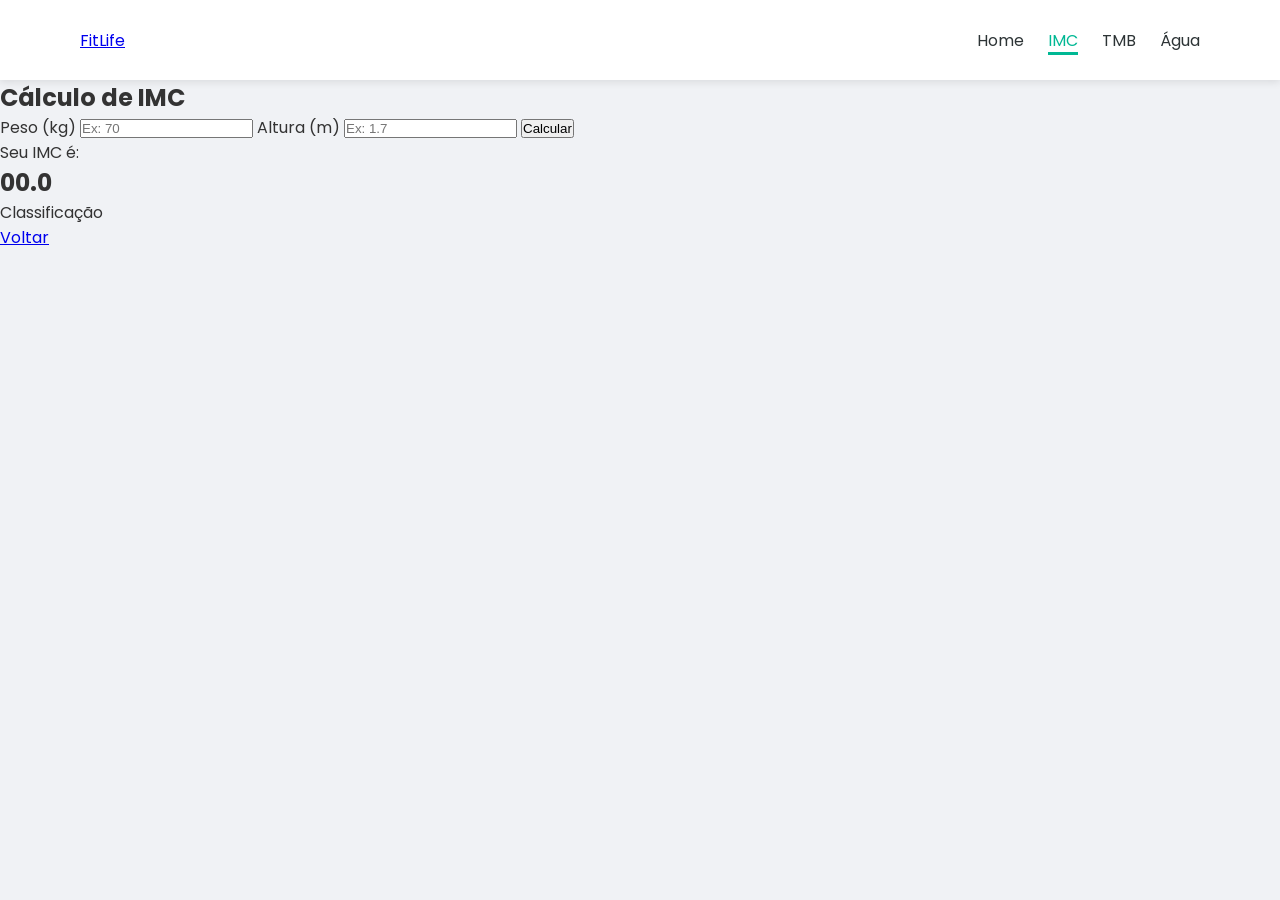
==== pages/imc.html @ 140b4e1b "iniciando css" ====
<!DOCTYPE html>
<html lang="pt-BR">
<head>
    <meta charset="UTF-8">
    <meta name="viewport" content="width=device-width, initial-scale=1.0">
    <link rel="preconnect" href="https://fonts.googleapis.com">
    <link rel="preconnect" href="https://fonts.gstatic.com" crossorigin>
    <link rel="stylesheet" href="../css/styles.css">
    <link
    rel="stylesheet"
    href="https://cdnjs.cloudflare.com/ajax/libs/font-awesome/6.0.0/css/all.min.css"
    />
    <link href="https://fonts.googleapis.com/css2?family=Poppins:ital,wght@0,100;0,200;0,300;0,400;0,500;0,600;0,700;0,800;0,900;1,100;1,200;1,300;1,400;1,500;1,600;1,700;1,800;1,900&display=swap" rel="stylesheet">
    <title>FitLife | IMC</title>
</head>
<body>
 
    <nav>
        <a href="../index.html">FitLife</a>
 
        <ul class="nav-links">
            <li><a class="nav-link" href="../index.html">Home</a></li>
            <li><a class="nav-link" id="nav-active" href="imc.html">IMC</a></li>
            <li><a class="nav-link" href="tmb.html">TMB</a></li>
            <li><a class="nav-link" href="water.html">Água</a></li>
        </ul>
    </nav>
 
    <main>
        <section>
 
            <h1>Cálculo de IMC</h1>
 
            <form>
 
                <label for="weight">Peso (kg)</label>
                <input type="number" id="weight" placeholder="Ex: 70" required>
 
                <label for="height">Altura (m)</label>
                <input type="number" id="height" placeholder="Ex: 1.7" required
                step="any"
                >
 
                <button type="submit">Calcular</button>
 
            </form>
 
            <div>
                <p>Seu IMC é:</p>
                <h2>00.0</h2>
                <p>Classificação</p>
            </div>
 
 
            <a href="../index.html">Voltar</a>
        </section>
       
    </main>
   
</body>
</html>
---- css/styles.css ----
* {
    margin: 0;
    padding: 0;
    box-sizing: border-box;
}
 
body {
    font-family: 'Poppins', sans-serif;
    background-color: #f0f2f5;
    color: #333
}
 
nav {
    /* flexbox */
    display: flex;
    justify-content: space-between;
    align-items: center;
 
    height: 80px;
    background-color: #fff;
    padding: 0 80px;
    box-shadow: 0 2px 8px rgba(0 , 0, 0, 0.1);
}
 
.logo {
    /* flexbox */
    display: flex;
    align-items: center;
    gap: 8px;
    font-size:24px;
    color: #00b894;
    text-decoration: none;
    font-weight: 600;
}
 
.nav-links {
    display: flex;
    list-style: none;
    gap: 24px
}
 
.nav-link {
    text-decoration: none;
    color: #2d3436;
    font-size: 16px;
}
 
#nav-active {
    border-bottom: 3px #00b894 solid;
    color: #00b894
}
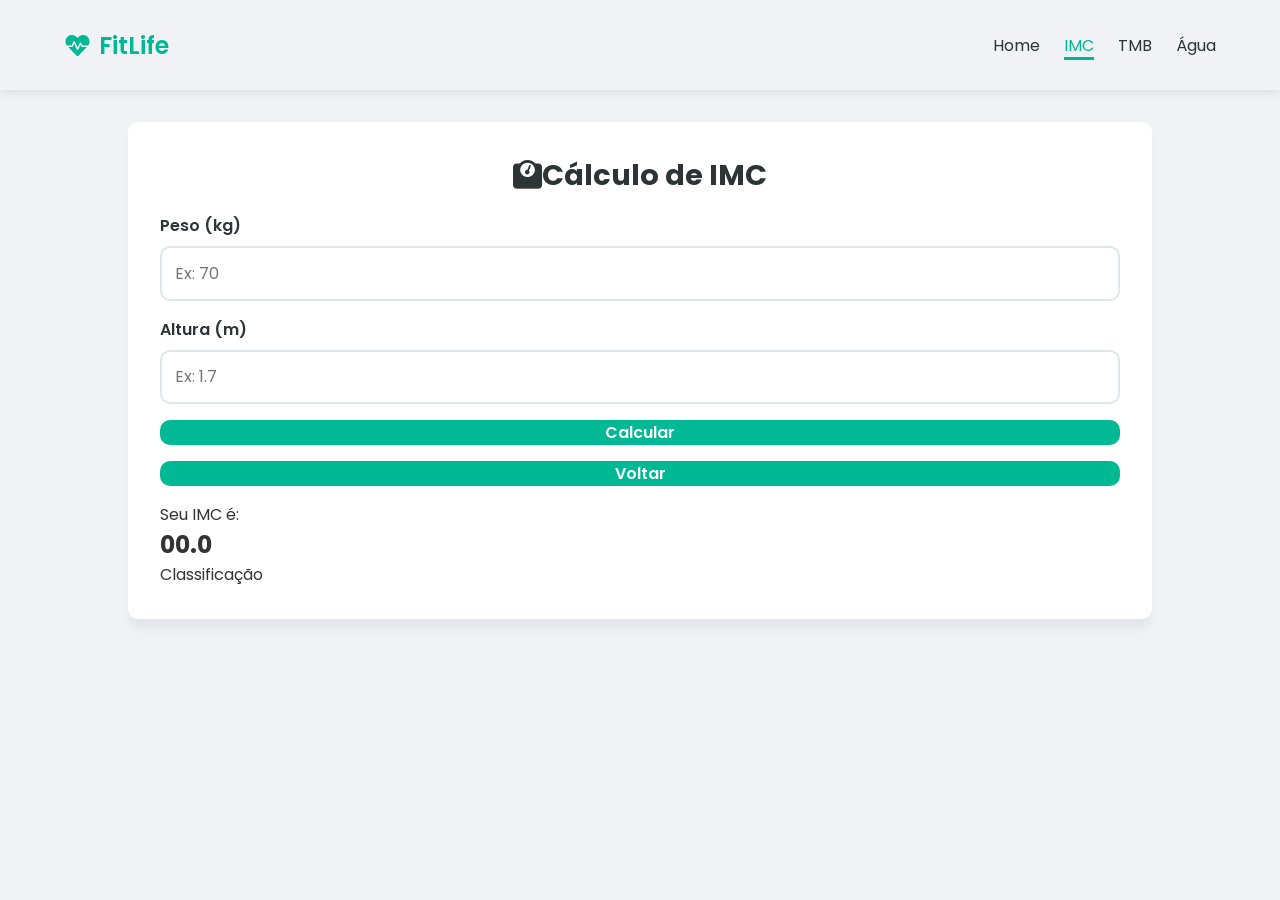
==== commit 9170b1e2: "resposnsividade" ====
--- a/pages/imc.html
+++ b/pages/imc.html
@@ -16,7 +16,9 @@
 <body>
  
     <nav>
-        <a href="../index.html">FitLife</a>
+        <a class="logo" href="index.html">
+            <i class="fas fa-heartbeat"></i> FitLife
+        </a>
  
         <ul class="nav-links">
             <li><a class="nav-link" href="../index.html">Home</a></li>
@@ -27,21 +29,30 @@
     </nav>
  
     <main>
-        <section>
+        <section class="tool-container">
  
-            <h1>Cálculo de IMC</h1>
+            <div class="tool-container-title">
+                <h2><i class="fas fa-weight"></i>Cálculo de IMC</h2>
+            </div>
  
+           
             <form>
  
-                <label for="weight">Peso (kg)</label>
-                <input type="number" id="weight" placeholder="Ex: 70" required>
+                <div class="form-group">
+                    <label for="weight">Peso (kg)</label>
+                    <input type="number" id="weight" placeholder="Ex: 70" required>
  
-                <label for="height">Altura (m)</label>
-                <input type="number" id="height" placeholder="Ex: 1.7" required
-                step="any"
-                >
+                </div>
+               
+                <div class="form-group">
+                    <label for="height">Altura (m)</label>
+                    <input type="number" id="height" placeholder="Ex: 1.7" required step="any">
+                </div>
+               
+               
  
-                <button type="submit">Calcular</button>
+                <button class="action-btn" type="submit">Calcular</button>
+                <a class="action-btn" href="../index.html">Voltar</a>
  
             </form>
  
@@ -51,8 +62,6 @@
                 <p>Classificação</p>
             </div>
  
- 
-            <a href="../index.html">Voltar</a>
         </section>
        
     </main>
--- a/css/styles.css
+++ b/css/styles.css
@@ -1,3 +1,18 @@
+:root {
+    --primary-color: #00b894;
+    --primary-dark: #019477;
+    --secondary-color: #2d3436;
+    --background-color: #f0f2f5;
+    --card-color: #ffffff;
+    --text-color: #333333;
+    --muted-color: #636e72;
+    --danger-color: #d63031;
+    --water-color: #0984e3;
+    --border-color: #dfe6e9;
+ 
+    --shadow-md:0 10px 10px rgba(0, 0, 0, 0.05);
+}
+ 
 * {
     margin: 0;
     padding: 0;
@@ -6,8 +21,8 @@
  
 body {
     font-family: 'Poppins', sans-serif;
-    background-color: #f0f2f5;
-    color: #333
+    background-color: var(--background-color);
+    color: var(--text-color)
 }
  
 nav {
@@ -16,9 +31,9 @@
     justify-content: space-between;
     align-items: center;
  
-    height: 80px;
-    background-color: #fff;
-    padding: 0 80px;
+    height: 10vh;
+    background-color: var(--background-color);
+    padding: 0 5%;
     box-shadow: 0 2px 8px rgba(0 , 0, 0, 0.1);
 }
  
@@ -26,9 +41,9 @@
     /* flexbox */
     display: flex;
     align-items: center;
-    gap: 8px;
-    font-size:24px;
-    color: #00b894;
+    gap: 0.5rem;
+    font-size: 1.5rem;
+    color: var(--primary-color);
     text-decoration: none;
     font-weight: 600;
 }
@@ -36,16 +51,129 @@
 .nav-links {
     display: flex;
     list-style: none;
-    gap: 24px
+    gap: 1.5rem;
 }
  
 .nav-link {
     text-decoration: none;
-    color: #2d3436;
-    font-size: 16px;
+    color: var(--secondary-color);
+    font-size: 1rem;
+}
+ 
+.nav-link:hover {
+    color: var(--primary-color);
 }
  
 #nav-active {
-    border-bottom: 3px #00b894 solid;
-    color: #00b894
+    border-bottom: 3px var(--primary-color) solid;
+    color: var(--primary-color)
+}
+ 
+.header-container {
+    text-align: center;
+    padding: 2.5rem 0;
+}
+ 
+.header-container h1 {
+    font-size: 2.5rem;
+}
+ 
+.header-container span {
+    color: var(--primary-color);
+}
+ 
+main {
+    width: 80vw;
+    margin: 0 auto;
+    padding: 2rem 0;
+}
+ 
+.cards-section {
+    display: flex;
+    justify-content: center;
+    flex-wrap: wrap;
+    gap: 1.5rem;
+    text-align: center;
+}
+ 
+.feature-card {
+    background-color: var(--background-color);
+    color: var(--text-color);
+    padding: 1.5rem;
+    border-radius: 10px;
+    text-align: center;
+    text-decoration: none;
+    box-shadow: var(--shadow-md);
+    width: 16rem;
+}
+ 
+.feature-card:hover {
+    border: 2px solid var(--primary-color);
+}
+ 
+.feature-card i {
+    font-size: 3rem;
+    color: var(--primary-color);
+    margin-bottom: 1rem;
+}
+ 
+.tool-container {
+    display: flex;
+    flex-direction: column;
+    gap: 1rem;
+ 
+    width: 100%;
+    padding: 2rem;
+ 
+    background-color: var(--card-color);
+    box-shadow: var(--shadow-md);
+    border-radius: 10px;
+}
+ 
+.tool-container-title {
+    text-align: center;
+}
+ 
+.tool-container-title h2 {
+    color: var(--secondary-color);
+    font-size: 1.8rem;
+}
+ 
+.tool-container form {
+    display: flex;
+    flex-direction: column;
+    gap: 1rem;
+}
+ 
+.form-group {
+    display: flex;
+    flex-direction: column;
+    gap: 0.5rem;
+}
+ 
+.form-group label {
+    font-weight: 600;
+    color: var(--secondary-color);
+}
+ 
+.form-group input {
+    padding: 0.8rem;
+    border: 2px solid var(--border-color);
+    border-radius: 10px;
+    font-size: 1rem;
+    font-family: inherit;
+}
+ 
+.action-btn {
+    padding: 0,8rem 1rem;
+    background-color: var(--primary-color);
+    color: var(--card-color);
+    border: none;
+    border-radius: 10px;
+    font-size: 1rem;
+    font-weight: 600;
+    font-family: inherit;
+    cursor: pointer;
+    text-decoration: none;
+    text-align: center;
 }
